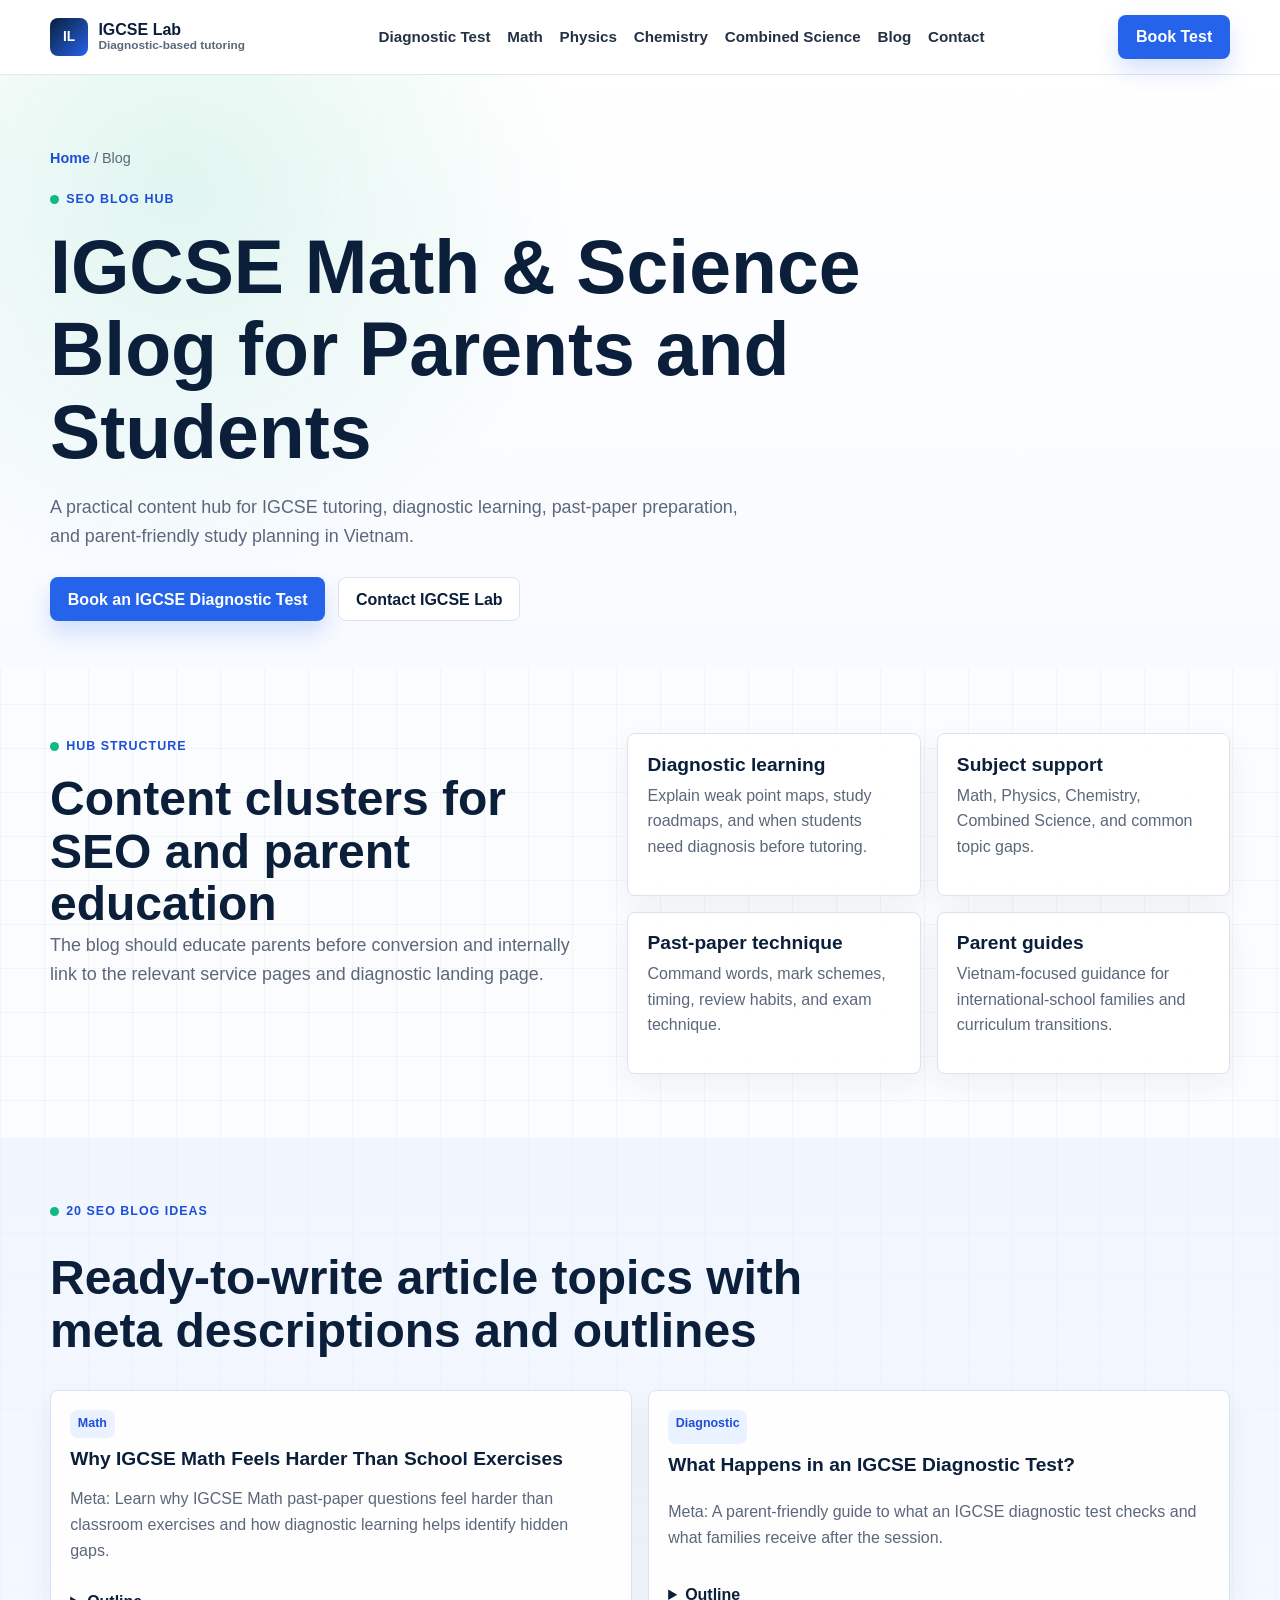
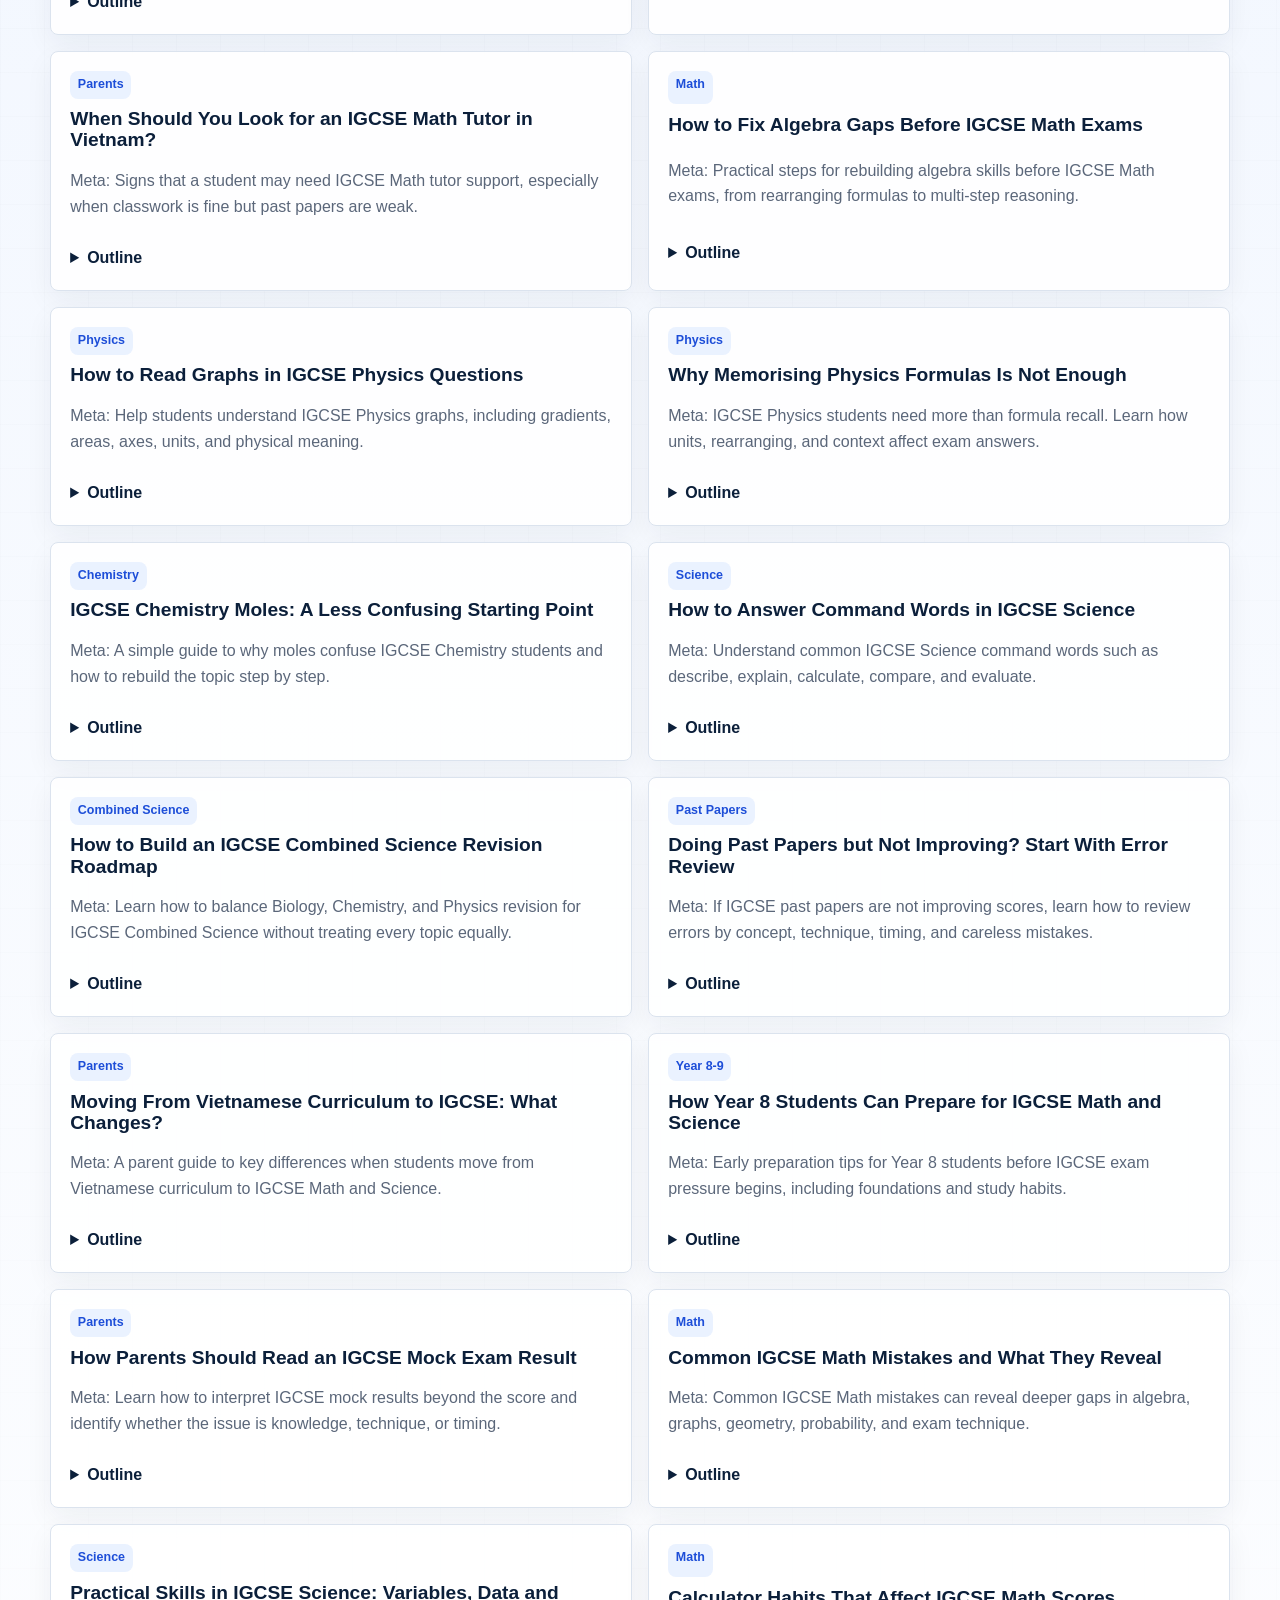
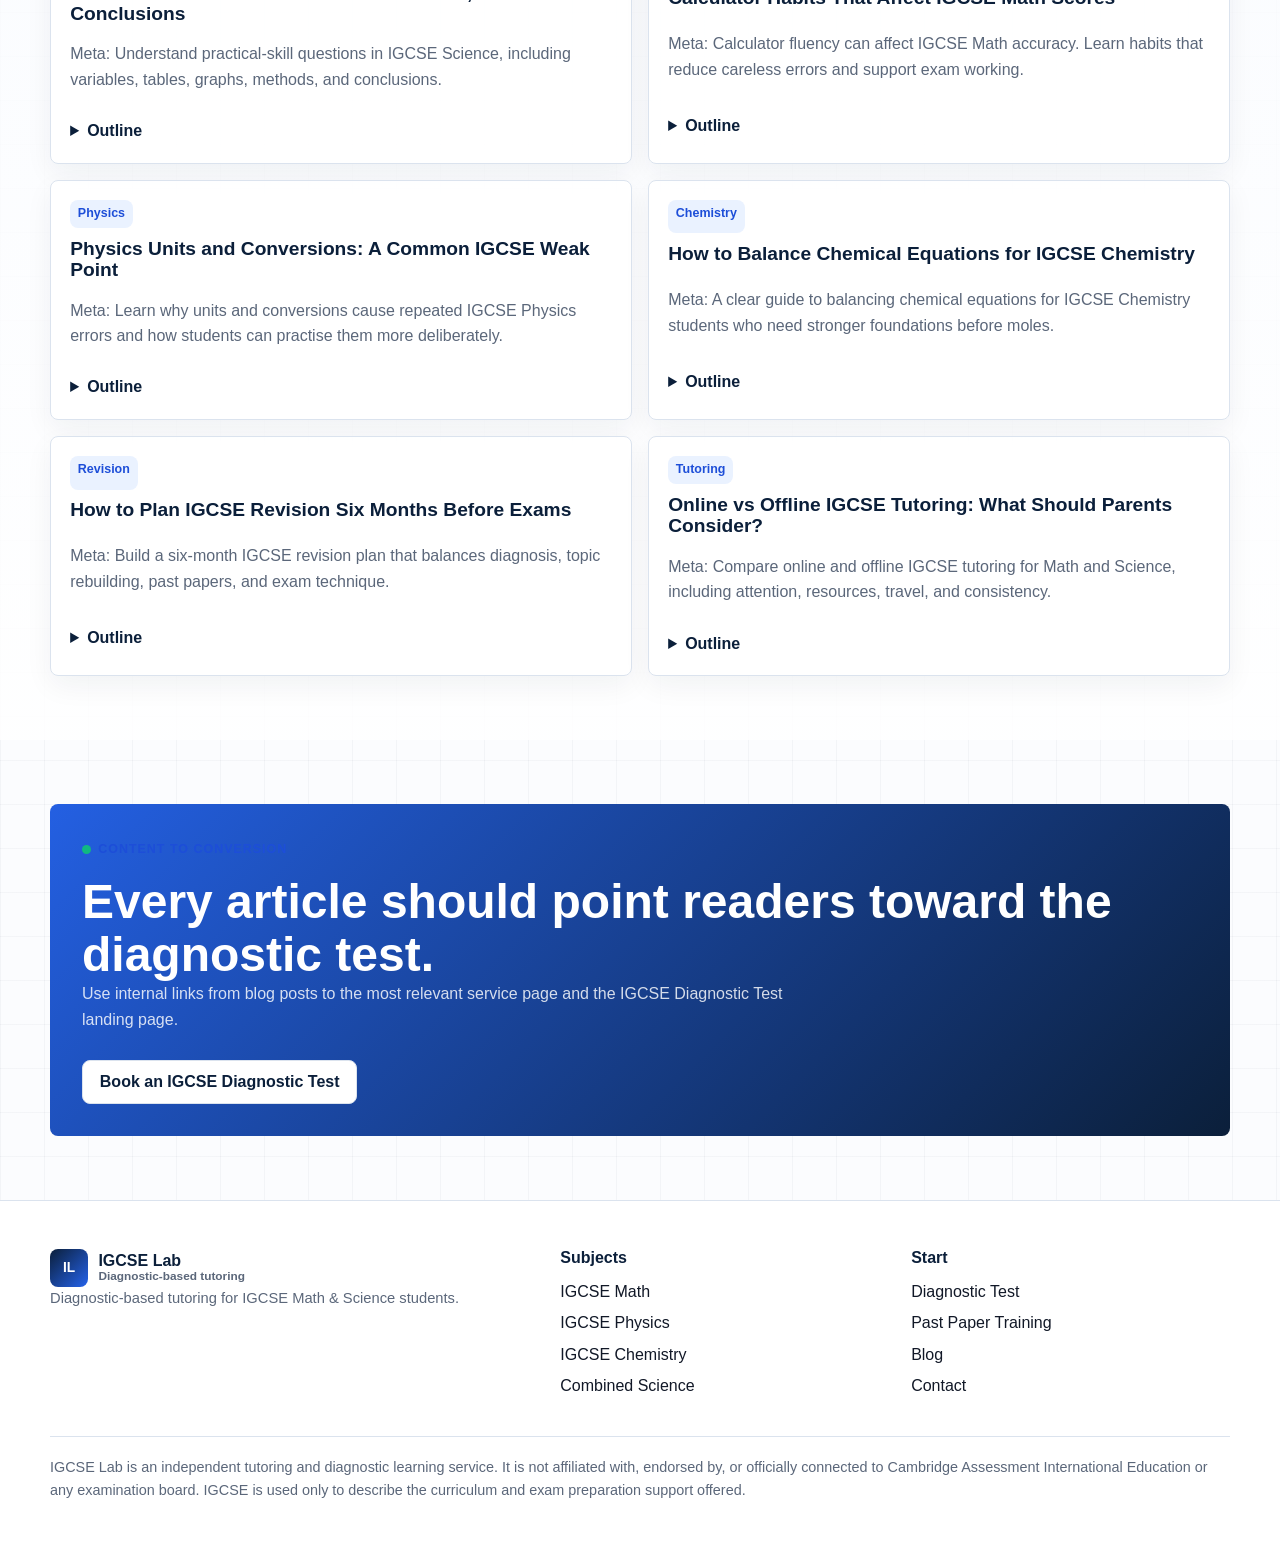
==== blog/index.html @ e0f46c7d "Initial IGCSE Lab website" ====
<!doctype html>
<html lang="en">
  <head>
    <meta charset="utf-8">
    <meta name="viewport" content="width=device-width, initial-scale=1">
    <base href="../">
    <title>IGCSE Math &amp; Science Blog for Parents and Students | IGCSE Lab</title>
    <meta name="description" content="Read practical IGCSE Math and Science guides for parents and students, including diagnostic learning, past papers, command words, and study roadmaps.">
    <link rel="canonical" href="https://igcselab.com/blog/">
    <meta property="og:title" content="IGCSE Math &amp; Science Blog | IGCSE Lab">
    <meta property="og:description" content="Practical IGCSE guides for Math, Science, diagnostic learning, and past-paper preparation.">
    <meta property="og:image" content="https://igcselab.com/assets/img/igcse-diagnostic-workspace.png">
    <link rel="stylesheet" href="assets/css/styles.css">
    <script type="application/ld+json">
      {
        "@context": "https://schema.org",
        "@graph": [
          {"@type": "BreadcrumbList", "itemListElement": [
            {"@type": "ListItem", "position": 1, "name": "Home", "item": "https://igcselab.com/"},
            {"@type": "ListItem", "position": 2, "name": "Blog", "item": "https://igcselab.com/blog/"}
          ]},
          {"@type": "Blog", "name": "IGCSE Lab Blog", "url": "https://igcselab.com/blog/", "description": "Practical IGCSE Math and Science guides for parents and students."},
          {"@type": "ItemList", "name": "IGCSE Blog Ideas", "numberOfItems": 20}
        ]
      }
    </script>
  </head>
  <body>
    <a class="skip-link" href="#main">Skip to content</a>
    <header class="site-header"><div class="nav-shell"><a class="brand" href="./" aria-label="IGCSE Lab homepage"><span class="brand-mark">IL</span><span class="brand-copy">IGCSE Lab <small>Diagnostic-based tutoring</small></span></a><nav class="nav-links" data-nav-links aria-label="Main navigation"><a href="igcse-diagnostic-test/">Diagnostic Test</a><a href="igcse-math-tutor/">Math</a><a href="igcse-physics-tutor/">Physics</a><a href="igcse-chemistry-tutor/">Chemistry</a><a href="igcse-combined-science-tutor/">Combined Science</a><a href="blog/">Blog</a><a href="contact/">Contact</a></nav><div class="nav-actions"><a class="button button-primary" href="igcse-diagnostic-test/">Book Test</a><button class="menu-toggle" type="button" data-menu-toggle aria-label="Open menu" aria-expanded="false"><span></span><span></span><span></span></button></div></div></header>

    <main id="main">
      <section class="page-hero">
        <div class="container">
          <nav class="breadcrumbs" aria-label="Breadcrumbs"><a href="./">Home</a> / Blog</nav>
          <span class="eyebrow">SEO blog hub</span>
          <h1>IGCSE Math &amp; Science Blog for Parents and Students</h1>
          <p class="subtitle">A practical content hub for IGCSE tutoring, diagnostic learning, past-paper preparation, and parent-friendly study planning in Vietnam.</p>
          <div class="hero-actions"><a class="button button-primary" href="igcse-diagnostic-test/">Book an IGCSE Diagnostic Test</a><a class="button button-secondary" href="contact/">Contact IGCSE Lab</a></div>
        </div>
      </section>

      <section class="section">
        <div class="container split">
          <div><span class="eyebrow">Hub structure</span><h2>Content clusters for SEO and parent education</h2><p class="section-lead">The blog should educate parents before conversion and internally link to the relevant service pages and diagnostic landing page.</p></div>
          <div class="grid grid-2">
            <div class="card"><h3>Diagnostic learning</h3><p>Explain weak point maps, study roadmaps, and when students need diagnosis before tutoring.</p></div>
            <div class="card"><h3>Subject support</h3><p>Math, Physics, Chemistry, Combined Science, and common topic gaps.</p></div>
            <div class="card"><h3>Past-paper technique</h3><p>Command words, mark schemes, timing, review habits, and exam technique.</p></div>
            <div class="card"><h3>Parent guides</h3><p>Vietnam-focused guidance for international-school families and curriculum transitions.</p></div>
          </div>
        </div>
      </section>

      <section class="section section-alt">
        <div class="container">
          <div class="section-header">
            <span class="eyebrow">20 SEO blog ideas</span>
            <h2>Ready-to-write article topics with meta descriptions and outlines</h2>
          </div>
          <div class="grid grid-2">
            <article class="blog-card"><span class="tag">Math</span><h3>Why IGCSE Math Feels Harder Than School Exercises</h3><p>Meta: Learn why IGCSE Math past-paper questions feel harder than classroom exercises and how diagnostic learning helps identify hidden gaps.</p><details><summary>Outline</summary><ul><li>Class exercises vs mixed exam questions.</li><li>Hidden algebra and graph gaps.</li><li>When to book a diagnostic test.</li></ul></details></article>
            <article class="blog-card"><span class="tag">Diagnostic</span><h3>What Happens in an IGCSE Diagnostic Test?</h3><p>Meta: A parent-friendly guide to what an IGCSE diagnostic test checks and what families receive after the session.</p><details><summary>Outline</summary><ul><li>What the session checks.</li><li>Weak point summary and roadmap.</li><li>How it differs from a mock exam.</li></ul></details></article>
            <article class="blog-card"><span class="tag">Parents</span><h3>When Should You Look for an IGCSE Math Tutor in Vietnam?</h3><p>Meta: Signs that a student may need IGCSE Math tutor support, especially when classwork is fine but past papers are weak.</p><details><summary>Outline</summary><ul><li>Warning signs in Year 8-11.</li><li>Diagnostic before long-term tutoring.</li><li>Questions parents should ask.</li></ul></details></article>
            <article class="blog-card"><span class="tag">Math</span><h3>How to Fix Algebra Gaps Before IGCSE Math Exams</h3><p>Meta: Practical steps for rebuilding algebra skills before IGCSE Math exams, from rearranging formulas to multi-step reasoning.</p><details><summary>Outline</summary><ul><li>Common algebra gap types.</li><li>Practice sequence.</li><li>How to review mistakes.</li></ul></details></article>
            <article class="blog-card"><span class="tag">Physics</span><h3>How to Read Graphs in IGCSE Physics Questions</h3><p>Meta: Help students understand IGCSE Physics graphs, including gradients, areas, axes, units, and physical meaning.</p><details><summary>Outline</summary><ul><li>Graph features to check first.</li><li>Gradient and area meanings.</li><li>Common exam traps.</li></ul></details></article>
            <article class="blog-card"><span class="tag">Physics</span><h3>Why Memorising Physics Formulas Is Not Enough</h3><p>Meta: IGCSE Physics students need more than formula recall. Learn how units, rearranging, and context affect exam answers.</p><details><summary>Outline</summary><ul><li>Formula recall vs formula choice.</li><li>Units and conversions.</li><li>Reasoning in written answers.</li></ul></details></article>
            <article class="blog-card"><span class="tag">Chemistry</span><h3>IGCSE Chemistry Moles: A Less Confusing Starting Point</h3><p>Meta: A simple guide to why moles confuse IGCSE Chemistry students and how to rebuild the topic step by step.</p><details><summary>Outline</summary><ul><li>What a mole represents.</li><li>Mass, Mr, and ratio basics.</li><li>Exam-style progression.</li></ul></details></article>
            <article class="blog-card"><span class="tag">Science</span><h3>How to Answer Command Words in IGCSE Science</h3><p>Meta: Understand common IGCSE Science command words such as describe, explain, calculate, compare, and evaluate.</p><details><summary>Outline</summary><ul><li>Command word meanings.</li><li>Answer structures.</li><li>Practice examples.</li></ul></details></article>
            <article class="blog-card"><span class="tag">Combined Science</span><h3>How to Build an IGCSE Combined Science Revision Roadmap</h3><p>Meta: Learn how to balance Biology, Chemistry, and Physics revision for IGCSE Combined Science without treating every topic equally.</p><details><summary>Outline</summary><ul><li>Diagnose subject priorities.</li><li>Balance concept and paper practice.</li><li>Weekly revision planning.</li></ul></details></article>
            <article class="blog-card"><span class="tag">Past Papers</span><h3>Doing Past Papers but Not Improving? Start With Error Review</h3><p>Meta: If IGCSE past papers are not improving scores, learn how to review errors by concept, technique, timing, and careless mistakes.</p><details><summary>Outline</summary><ul><li>Why more papers may not help.</li><li>Error log categories.</li><li>When to revisit foundations.</li></ul></details></article>
            <article class="blog-card"><span class="tag">Parents</span><h3>Moving From Vietnamese Curriculum to IGCSE: What Changes?</h3><p>Meta: A parent guide to key differences when students move from Vietnamese curriculum to IGCSE Math and Science.</p><details><summary>Outline</summary><ul><li>Language and command words.</li><li>Application-based questions.</li><li>How diagnostic learning helps.</li></ul></details></article>
            <article class="blog-card"><span class="tag">Year 8-9</span><h3>How Year 8 Students Can Prepare for IGCSE Math and Science</h3><p>Meta: Early preparation tips for Year 8 students before IGCSE exam pressure begins, including foundations and study habits.</p><details><summary>Outline</summary><ul><li>Foundations to protect early.</li><li>Study habits before Year 10.</li><li>When to diagnose gaps.</li></ul></details></article>
            <article class="blog-card"><span class="tag">Parents</span><h3>How Parents Should Read an IGCSE Mock Exam Result</h3><p>Meta: Learn how to interpret IGCSE mock results beyond the score and identify whether the issue is knowledge, technique, or timing.</p><details><summary>Outline</summary><ul><li>Score vs skill profile.</li><li>Topic and paper analysis.</li><li>Next-step roadmap.</li></ul></details></article>
            <article class="blog-card"><span class="tag">Math</span><h3>Common IGCSE Math Mistakes and What They Reveal</h3><p>Meta: Common IGCSE Math mistakes can reveal deeper gaps in algebra, graphs, geometry, probability, and exam technique.</p><details><summary>Outline</summary><ul><li>Mistake categories.</li><li>What each mistake suggests.</li><li>Targeted practice ideas.</li></ul></details></article>
            <article class="blog-card"><span class="tag">Science</span><h3>Practical Skills in IGCSE Science: Variables, Data and Conclusions</h3><p>Meta: Understand practical-skill questions in IGCSE Science, including variables, tables, graphs, methods, and conclusions.</p><details><summary>Outline</summary><ul><li>Variables and fair testing.</li><li>Tables and graph quality.</li><li>Writing conclusions.</li></ul></details></article>
            <article class="blog-card"><span class="tag">Math</span><h3>Calculator Habits That Affect IGCSE Math Scores</h3><p>Meta: Calculator fluency can affect IGCSE Math accuracy. Learn habits that reduce careless errors and support exam working.</p><details><summary>Outline</summary><ul><li>Input checking.</li><li>Rounding and significant figures.</li><li>Showing method clearly.</li></ul></details></article>
            <article class="blog-card"><span class="tag">Physics</span><h3>Physics Units and Conversions: A Common IGCSE Weak Point</h3><p>Meta: Learn why units and conversions cause repeated IGCSE Physics errors and how students can practise them more deliberately.</p><details><summary>Outline</summary><ul><li>Common unit conversions.</li><li>Standard form and prefixes.</li><li>Checking answers with units.</li></ul></details></article>
            <article class="blog-card"><span class="tag">Chemistry</span><h3>How to Balance Chemical Equations for IGCSE Chemistry</h3><p>Meta: A clear guide to balancing chemical equations for IGCSE Chemistry students who need stronger foundations before moles.</p><details><summary>Outline</summary><ul><li>Conservation idea.</li><li>Step-by-step balancing.</li><li>Common equation mistakes.</li></ul></details></article>
            <article class="blog-card"><span class="tag">Revision</span><h3>How to Plan IGCSE Revision Six Months Before Exams</h3><p>Meta: Build a six-month IGCSE revision plan that balances diagnosis, topic rebuilding, past papers, and exam technique.</p><details><summary>Outline</summary><ul><li>Month-by-month priorities.</li><li>Diagnostic checkpoint.</li><li>Past-paper ramp-up.</li></ul></details></article>
            <article class="blog-card"><span class="tag">Tutoring</span><h3>Online vs Offline IGCSE Tutoring: What Should Parents Consider?</h3><p>Meta: Compare online and offline IGCSE tutoring for Math and Science, including attention, resources, travel, and consistency.</p><details><summary>Outline</summary><ul><li>When online works well.</li><li>When offline may help.</li><li>Choosing based on the student's needs.</li></ul></details></article>
          </div>
        </div>
      </section>

      <section class="section">
        <div class="container"><div class="cta-band"><span class="eyebrow">Content to conversion</span><h2>Every article should point readers toward the diagnostic test.</h2><p>Use internal links from blog posts to the most relevant service page and the IGCSE Diagnostic Test landing page.</p><div class="section-actions"><a class="button button-secondary" href="igcse-diagnostic-test/">Book an IGCSE Diagnostic Test</a></div></div></div>
      </section>
    </main>

    <footer class="site-footer"><div class="container"><div class="footer-grid"><div><a class="brand" href="./"><span class="brand-mark">IL</span><span class="brand-copy">IGCSE Lab <small>Diagnostic-based tutoring</small></span></a><p class="microcopy">Diagnostic-based tutoring for IGCSE Math &amp; Science students.</p></div><div><h3>Subjects</h3><ul><li><a href="igcse-math-tutor/">IGCSE Math</a></li><li><a href="igcse-physics-tutor/">IGCSE Physics</a></li><li><a href="igcse-chemistry-tutor/">IGCSE Chemistry</a></li><li><a href="igcse-combined-science-tutor/">Combined Science</a></li></ul></div><div><h3>Start</h3><ul><li><a href="igcse-diagnostic-test/">Diagnostic Test</a></li><li><a href="igcse-past-paper-training/">Past Paper Training</a></li><li><a href="blog/">Blog</a></li><li><a href="contact/">Contact</a></li></ul></div></div><p class="disclaimer">IGCSE Lab is an independent tutoring and diagnostic learning service. It is not affiliated with, endorsed by, or officially connected to Cambridge Assessment International Education or any examination board. IGCSE is used only to describe the curriculum and exam preparation support offered.</p></div></footer>
    <script src="assets/js/main.js" defer></script>
  </body>
</html>
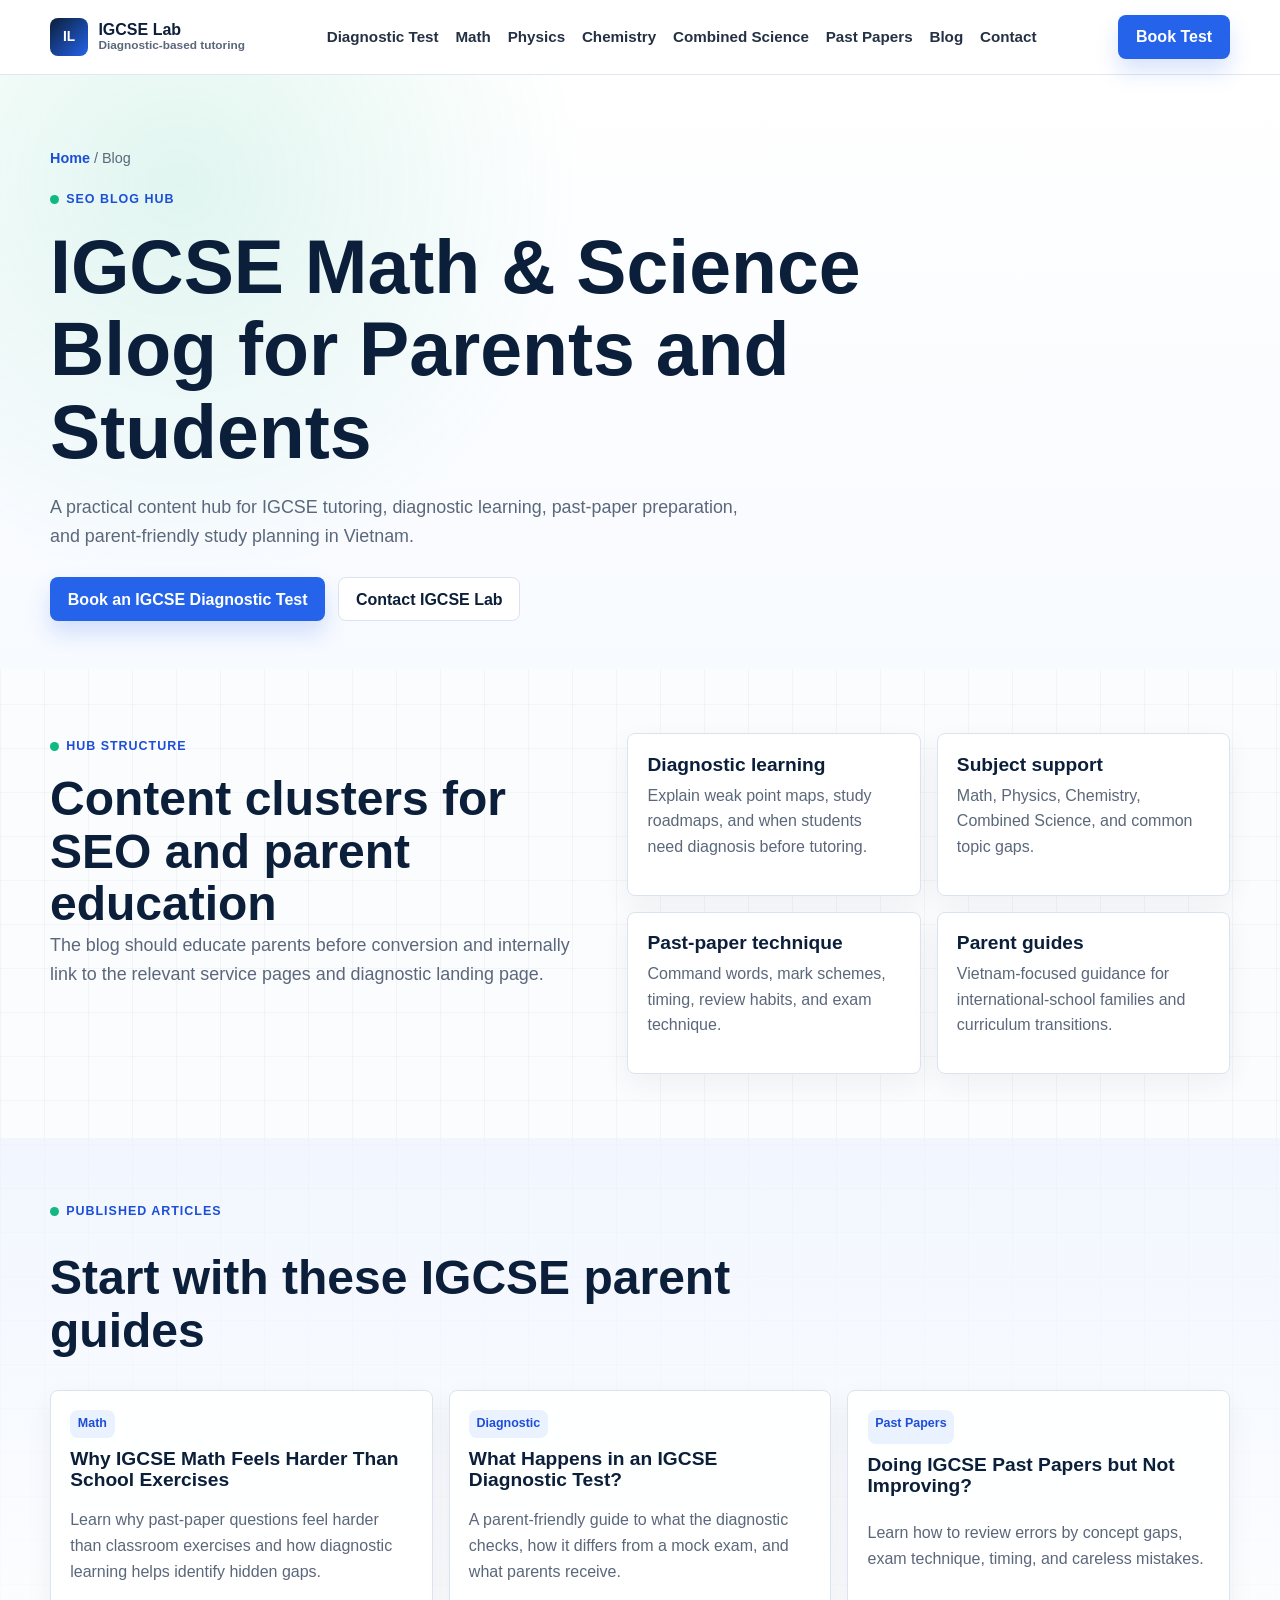
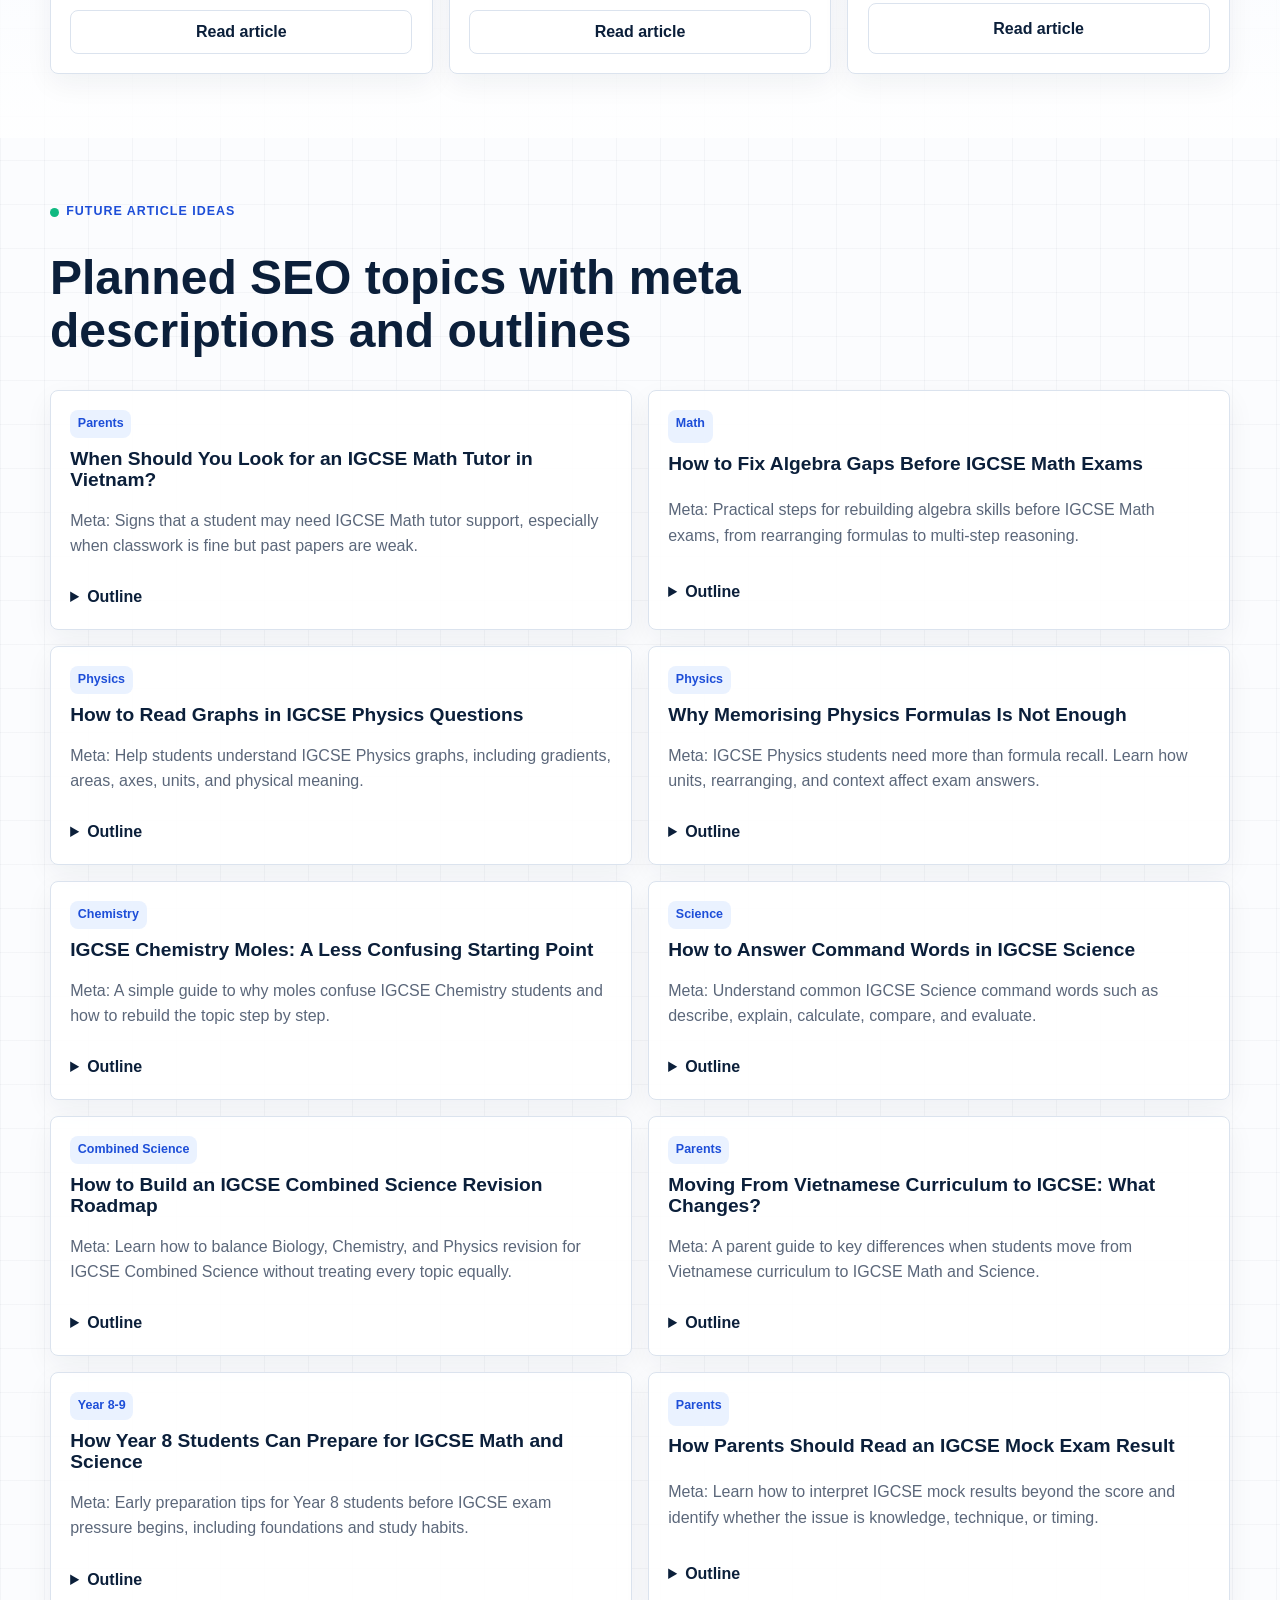
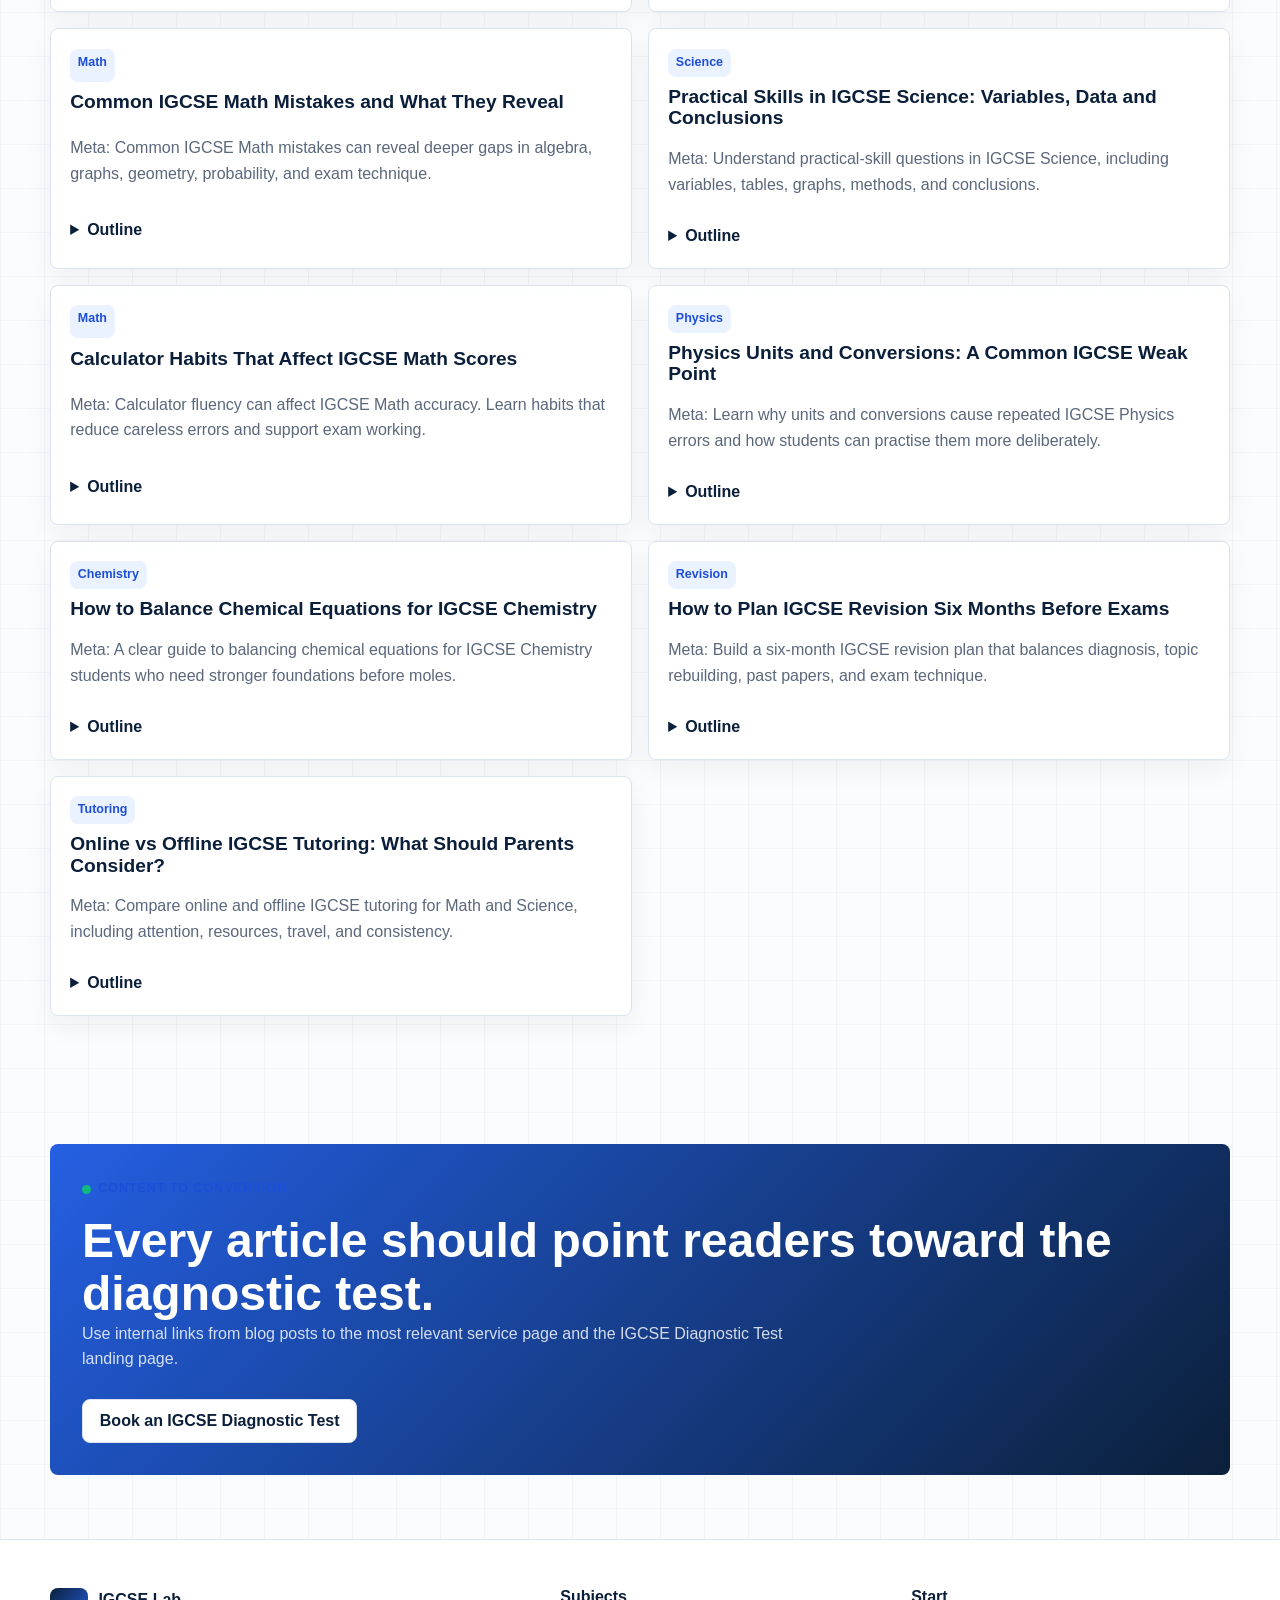
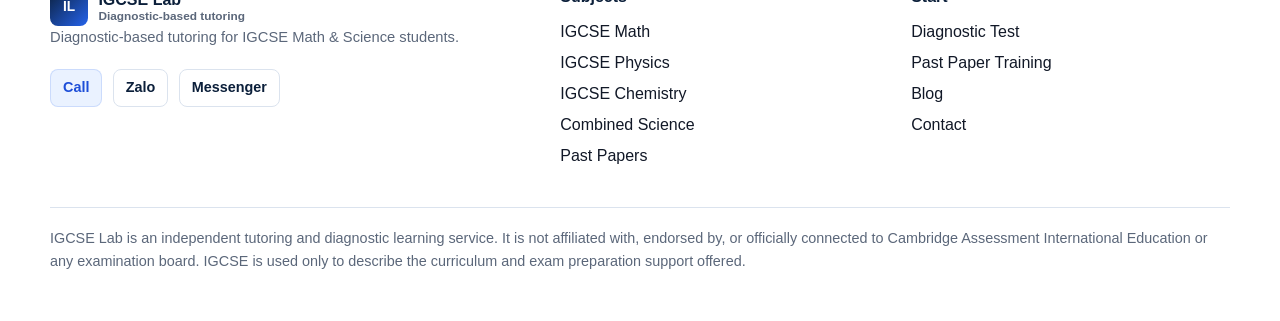
==== commit 3132ec9a: "Improve launch readiness for IGCSE Lab MVP" ====
--- a/blog/index.html
+++ b/blog/index.html
@@ -27,7 +27,7 @@
   </head>
   <body>
     <a class="skip-link" href="#main">Skip to content</a>
-    <header class="site-header"><div class="nav-shell"><a class="brand" href="./" aria-label="IGCSE Lab homepage"><span class="brand-mark">IL</span><span class="brand-copy">IGCSE Lab <small>Diagnostic-based tutoring</small></span></a><nav class="nav-links" data-nav-links aria-label="Main navigation"><a href="igcse-diagnostic-test/">Diagnostic Test</a><a href="igcse-math-tutor/">Math</a><a href="igcse-physics-tutor/">Physics</a><a href="igcse-chemistry-tutor/">Chemistry</a><a href="igcse-combined-science-tutor/">Combined Science</a><a href="blog/">Blog</a><a href="contact/">Contact</a></nav><div class="nav-actions"><a class="button button-primary" href="igcse-diagnostic-test/">Book Test</a><button class="menu-toggle" type="button" data-menu-toggle aria-label="Open menu" aria-expanded="false"><span></span><span></span><span></span></button></div></div></header>
+    <header class="site-header"><div class="nav-shell"><a class="brand" href="./" aria-label="IGCSE Lab homepage"><span class="brand-mark">IL</span><span class="brand-copy">IGCSE Lab <small>Diagnostic-based tutoring</small></span></a><nav class="nav-links" data-nav-links aria-label="Main navigation"><a href="igcse-diagnostic-test/">Diagnostic Test</a><a href="igcse-math-tutor/">Math</a><a href="igcse-physics-tutor/">Physics</a><a href="igcse-chemistry-tutor/">Chemistry</a><a href="igcse-combined-science-tutor/">Combined Science</a><a href="igcse-past-paper-training/">Past Papers</a><a href="blog/">Blog</a><a href="contact/">Contact</a></nav><div class="nav-actions"><a class="button button-primary" href="igcse-diagnostic-test/">Book Test</a><button class="menu-toggle" type="button" data-menu-toggle aria-label="Open menu" aria-expanded="false"><span></span><span></span><span></span></button></div></div></header>
 
     <main id="main">
       <section class="page-hero">
@@ -55,12 +55,39 @@
       <section class="section section-alt">
         <div class="container">
           <div class="section-header">
-            <span class="eyebrow">20 SEO blog ideas</span>
-            <h2>Ready-to-write article topics with meta descriptions and outlines</h2>
+            <span class="eyebrow">Published articles</span>
+            <h2>Start with these IGCSE parent guides</h2>
+          </div>
+          <div class="grid grid-3">
+            <article class="blog-card">
+              <span class="tag">Math</span>
+              <h3>Why IGCSE Math Feels Harder Than School Exercises</h3>
+              <p>Learn why past-paper questions feel harder than classroom exercises and how diagnostic learning helps identify hidden gaps.</p>
+              <a class="button button-secondary" href="blog/why-igcse-math-feels-harder/">Read article</a>
+            </article>
+            <article class="blog-card">
+              <span class="tag">Diagnostic</span>
+              <h3>What Happens in an IGCSE Diagnostic Test?</h3>
+              <p>A parent-friendly guide to what the diagnostic checks, how it differs from a mock exam, and what parents receive.</p>
+              <a class="button button-secondary" href="blog/what-happens-in-an-igcse-diagnostic-test/">Read article</a>
+            </article>
+            <article class="blog-card">
+              <span class="tag">Past Papers</span>
+              <h3>Doing IGCSE Past Papers but Not Improving?</h3>
+              <p>Learn how to review errors by concept gaps, exam technique, timing, and careless mistakes.</p>
+              <a class="button button-secondary" href="blog/doing-past-papers-but-not-improving/">Read article</a>
+            </article>
+          </div>
+        </div>
+      </section>
+
+      <section class="section">
+        <div class="container">
+          <div class="section-header">
+            <span class="eyebrow">Future article ideas</span>
+            <h2>Planned SEO topics with meta descriptions and outlines</h2>
           </div>
           <div class="grid grid-2">
-            <article class="blog-card"><span class="tag">Math</span><h3>Why IGCSE Math Feels Harder Than School Exercises</h3><p>Meta: Learn why IGCSE Math past-paper questions feel harder than classroom exercises and how diagnostic learning helps identify hidden gaps.</p><details><summary>Outline</summary><ul><li>Class exercises vs mixed exam questions.</li><li>Hidden algebra and graph gaps.</li><li>When to book a diagnostic test.</li></ul></details></article>
-            <article class="blog-card"><span class="tag">Diagnostic</span><h3>What Happens in an IGCSE Diagnostic Test?</h3><p>Meta: A parent-friendly guide to what an IGCSE diagnostic test checks and what families receive after the session.</p><details><summary>Outline</summary><ul><li>What the session checks.</li><li>Weak point summary and roadmap.</li><li>How it differs from a mock exam.</li></ul></details></article>
             <article class="blog-card"><span class="tag">Parents</span><h3>When Should You Look for an IGCSE Math Tutor in Vietnam?</h3><p>Meta: Signs that a student may need IGCSE Math tutor support, especially when classwork is fine but past papers are weak.</p><details><summary>Outline</summary><ul><li>Warning signs in Year 8-11.</li><li>Diagnostic before long-term tutoring.</li><li>Questions parents should ask.</li></ul></details></article>
             <article class="blog-card"><span class="tag">Math</span><h3>How to Fix Algebra Gaps Before IGCSE Math Exams</h3><p>Meta: Practical steps for rebuilding algebra skills before IGCSE Math exams, from rearranging formulas to multi-step reasoning.</p><details><summary>Outline</summary><ul><li>Common algebra gap types.</li><li>Practice sequence.</li><li>How to review mistakes.</li></ul></details></article>
             <article class="blog-card"><span class="tag">Physics</span><h3>How to Read Graphs in IGCSE Physics Questions</h3><p>Meta: Help students understand IGCSE Physics graphs, including gradients, areas, axes, units, and physical meaning.</p><details><summary>Outline</summary><ul><li>Graph features to check first.</li><li>Gradient and area meanings.</li><li>Common exam traps.</li></ul></details></article>
@@ -68,7 +95,6 @@
             <article class="blog-card"><span class="tag">Chemistry</span><h3>IGCSE Chemistry Moles: A Less Confusing Starting Point</h3><p>Meta: A simple guide to why moles confuse IGCSE Chemistry students and how to rebuild the topic step by step.</p><details><summary>Outline</summary><ul><li>What a mole represents.</li><li>Mass, Mr, and ratio basics.</li><li>Exam-style progression.</li></ul></details></article>
             <article class="blog-card"><span class="tag">Science</span><h3>How to Answer Command Words in IGCSE Science</h3><p>Meta: Understand common IGCSE Science command words such as describe, explain, calculate, compare, and evaluate.</p><details><summary>Outline</summary><ul><li>Command word meanings.</li><li>Answer structures.</li><li>Practice examples.</li></ul></details></article>
             <article class="blog-card"><span class="tag">Combined Science</span><h3>How to Build an IGCSE Combined Science Revision Roadmap</h3><p>Meta: Learn how to balance Biology, Chemistry, and Physics revision for IGCSE Combined Science without treating every topic equally.</p><details><summary>Outline</summary><ul><li>Diagnose subject priorities.</li><li>Balance concept and paper practice.</li><li>Weekly revision planning.</li></ul></details></article>
-            <article class="blog-card"><span class="tag">Past Papers</span><h3>Doing Past Papers but Not Improving? Start With Error Review</h3><p>Meta: If IGCSE past papers are not improving scores, learn how to review errors by concept, technique, timing, and careless mistakes.</p><details><summary>Outline</summary><ul><li>Why more papers may not help.</li><li>Error log categories.</li><li>When to revisit foundations.</li></ul></details></article>
             <article class="blog-card"><span class="tag">Parents</span><h3>Moving From Vietnamese Curriculum to IGCSE: What Changes?</h3><p>Meta: A parent guide to key differences when students move from Vietnamese curriculum to IGCSE Math and Science.</p><details><summary>Outline</summary><ul><li>Language and command words.</li><li>Application-based questions.</li><li>How diagnostic learning helps.</li></ul></details></article>
             <article class="blog-card"><span class="tag">Year 8-9</span><h3>How Year 8 Students Can Prepare for IGCSE Math and Science</h3><p>Meta: Early preparation tips for Year 8 students before IGCSE exam pressure begins, including foundations and study habits.</p><details><summary>Outline</summary><ul><li>Foundations to protect early.</li><li>Study habits before Year 10.</li><li>When to diagnose gaps.</li></ul></details></article>
             <article class="blog-card"><span class="tag">Parents</span><h3>How Parents Should Read an IGCSE Mock Exam Result</h3><p>Meta: Learn how to interpret IGCSE mock results beyond the score and identify whether the issue is knowledge, technique, or timing.</p><details><summary>Outline</summary><ul><li>Score vs skill profile.</li><li>Topic and paper analysis.</li><li>Next-step roadmap.</li></ul></details></article>
@@ -88,7 +114,12 @@
       </section>
     </main>
 
-    <footer class="site-footer"><div class="container"><div class="footer-grid"><div><a class="brand" href="./"><span class="brand-mark">IL</span><span class="brand-copy">IGCSE Lab <small>Diagnostic-based tutoring</small></span></a><p class="microcopy">Diagnostic-based tutoring for IGCSE Math &amp; Science students.</p></div><div><h3>Subjects</h3><ul><li><a href="igcse-math-tutor/">IGCSE Math</a></li><li><a href="igcse-physics-tutor/">IGCSE Physics</a></li><li><a href="igcse-chemistry-tutor/">IGCSE Chemistry</a></li><li><a href="igcse-combined-science-tutor/">Combined Science</a></li></ul></div><div><h3>Start</h3><ul><li><a href="igcse-diagnostic-test/">Diagnostic Test</a></li><li><a href="igcse-past-paper-training/">Past Paper Training</a></li><li><a href="blog/">Blog</a></li><li><a href="contact/">Contact</a></li></ul></div></div><p class="disclaimer">IGCSE Lab is an independent tutoring and diagnostic learning service. It is not affiliated with, endorsed by, or officially connected to Cambridge Assessment International Education or any examination board. IGCSE is used only to describe the curriculum and exam preparation support offered.</p></div></footer>
+    <footer class="site-footer"><div class="container"><div class="footer-grid"><div><a class="brand" href="./"><span class="brand-mark">IL</span><span class="brand-copy">IGCSE Lab <small>Diagnostic-based tutoring</small></span></a><p class="microcopy">Diagnostic-based tutoring for IGCSE Math &amp; Science students.</p><div class="footer-contact-actions" aria-label="Quick contact links"><!-- TODO: replace with official IGCSE Lab contact --><a class="button button-soft" href="tel:+84XXXXXXXXX">Call</a><!-- TODO: replace with official IGCSE Lab contact --><a class="button button-secondary" href="https://zalo.me/XXXXXXXXXX">Zalo</a><!-- TODO: replace with official IGCSE Lab contact --><a class="button button-secondary" href="https://m.me/igcselab">Messenger</a></div></div><div><h3>Subjects</h3><ul><li><a href="igcse-math-tutor/">IGCSE Math</a></li><li><a href="igcse-physics-tutor/">IGCSE Physics</a></li><li><a href="igcse-chemistry-tutor/">IGCSE Chemistry</a></li><li><a href="igcse-combined-science-tutor/">Combined Science</a></li><li><a href="igcse-past-paper-training/">Past Papers</a></li></ul></div><div><h3>Start</h3><ul><li><a href="igcse-diagnostic-test/">Diagnostic Test</a></li><li><a href="igcse-past-paper-training/">Past Paper Training</a></li><li><a href="blog/">Blog</a></li><li><a href="contact/">Contact</a></li></ul></div></div><p class="disclaimer">IGCSE Lab is an independent tutoring and diagnostic learning service. It is not affiliated with, endorsed by, or officially connected to Cambridge Assessment International Education or any examination board. IGCSE is used only to describe the curriculum and exam preparation support offered.</p></div></footer>
+    <div class="mobile-sticky-cta" aria-label="Quick booking actions">
+      <a class="button button-primary" href="igcse-diagnostic-test/#booking">Book Diagnostic Test</a>
+      <a class="button button-secondary" href="https://zalo.me/XXXXXXXXXX">Zalo</a>
+      <a class="button button-secondary" href="tel:+84XXXXXXXXX">Call</a>
+    </div>
     <script src="assets/js/main.js" defer></script>
   </body>
 </html>
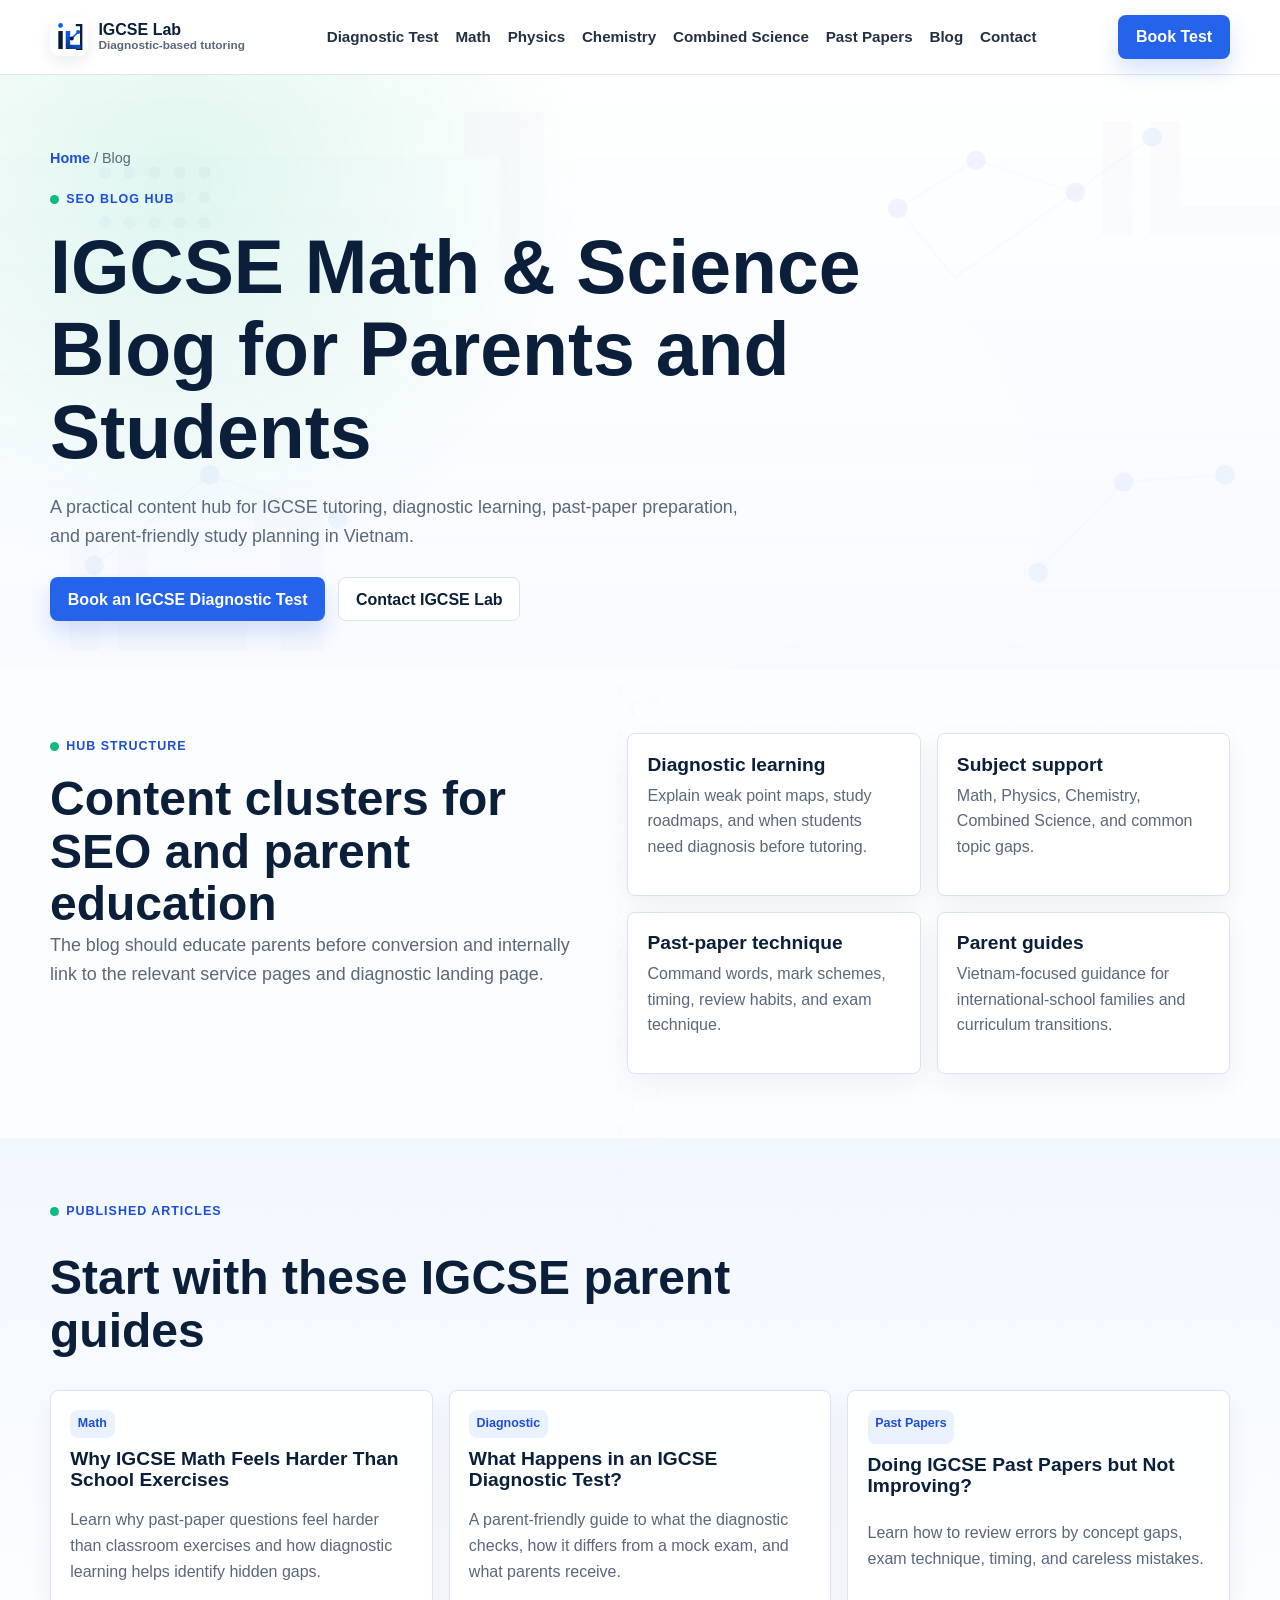
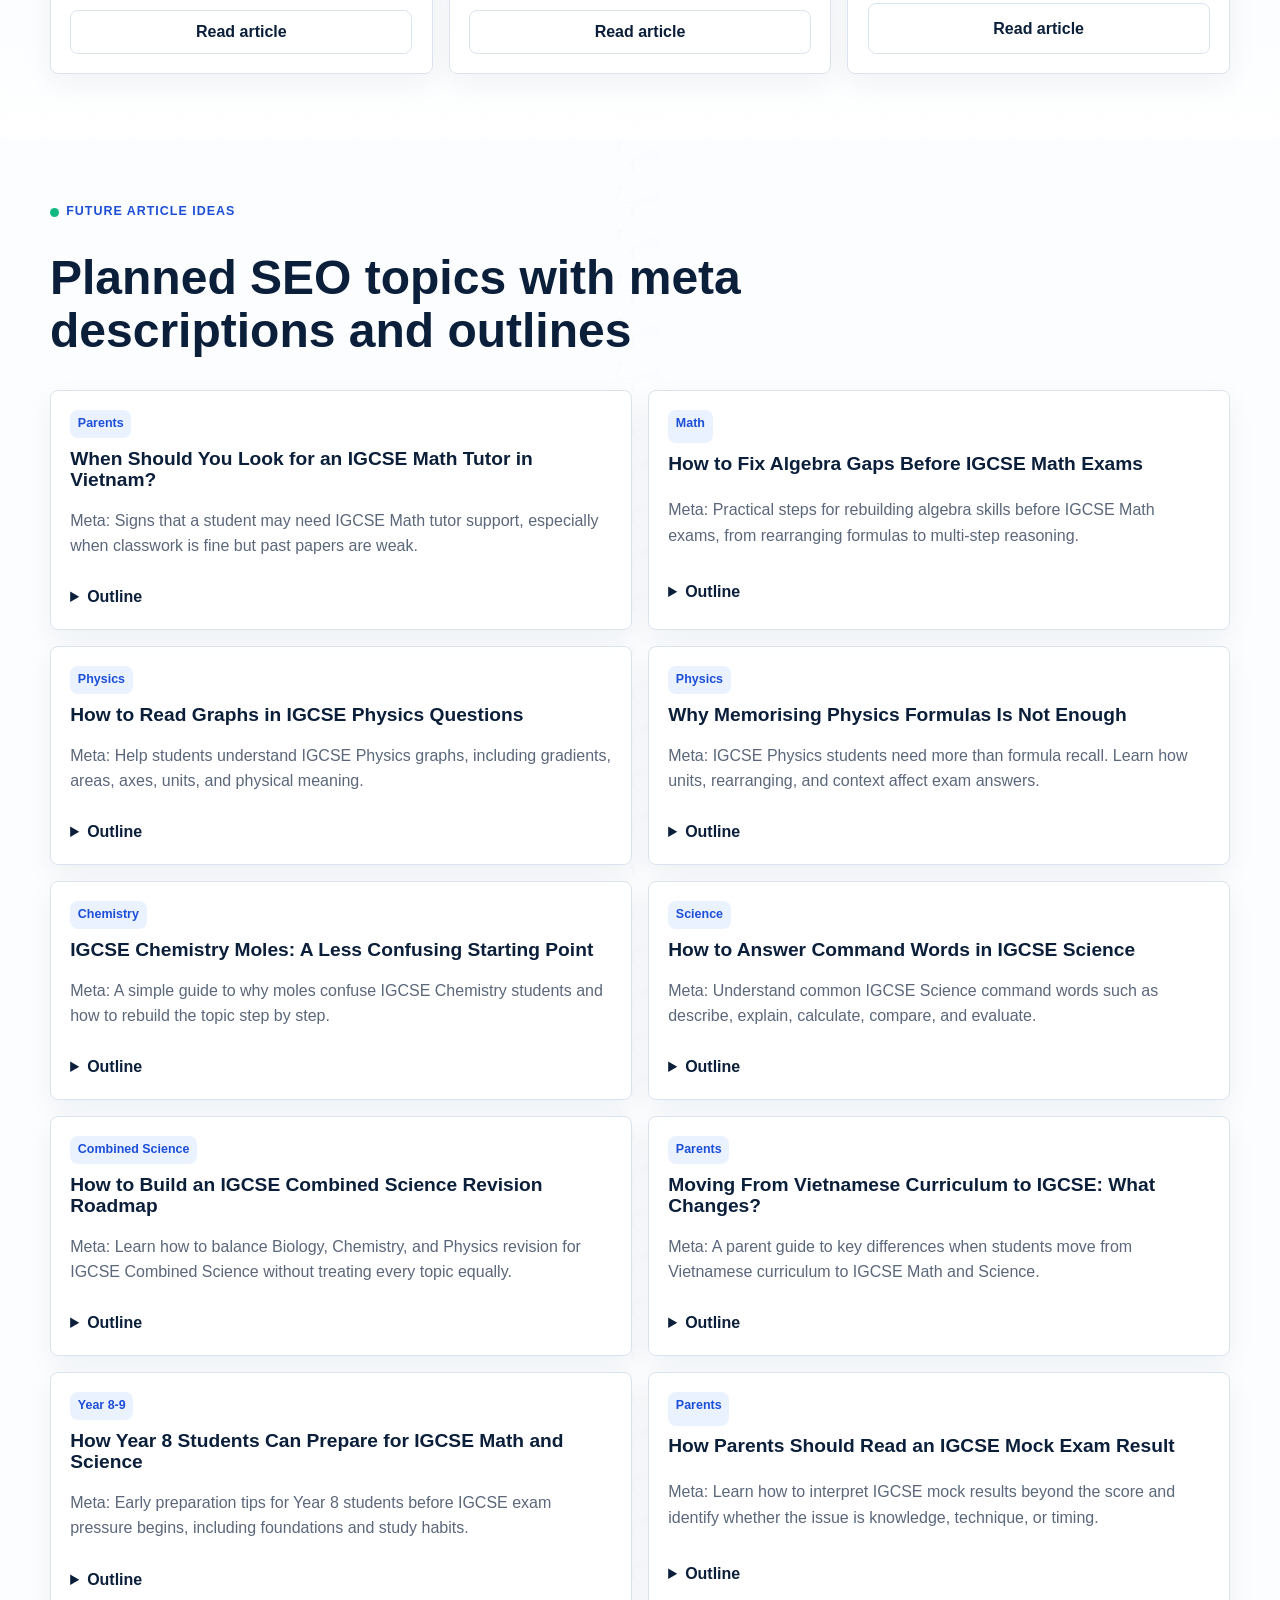
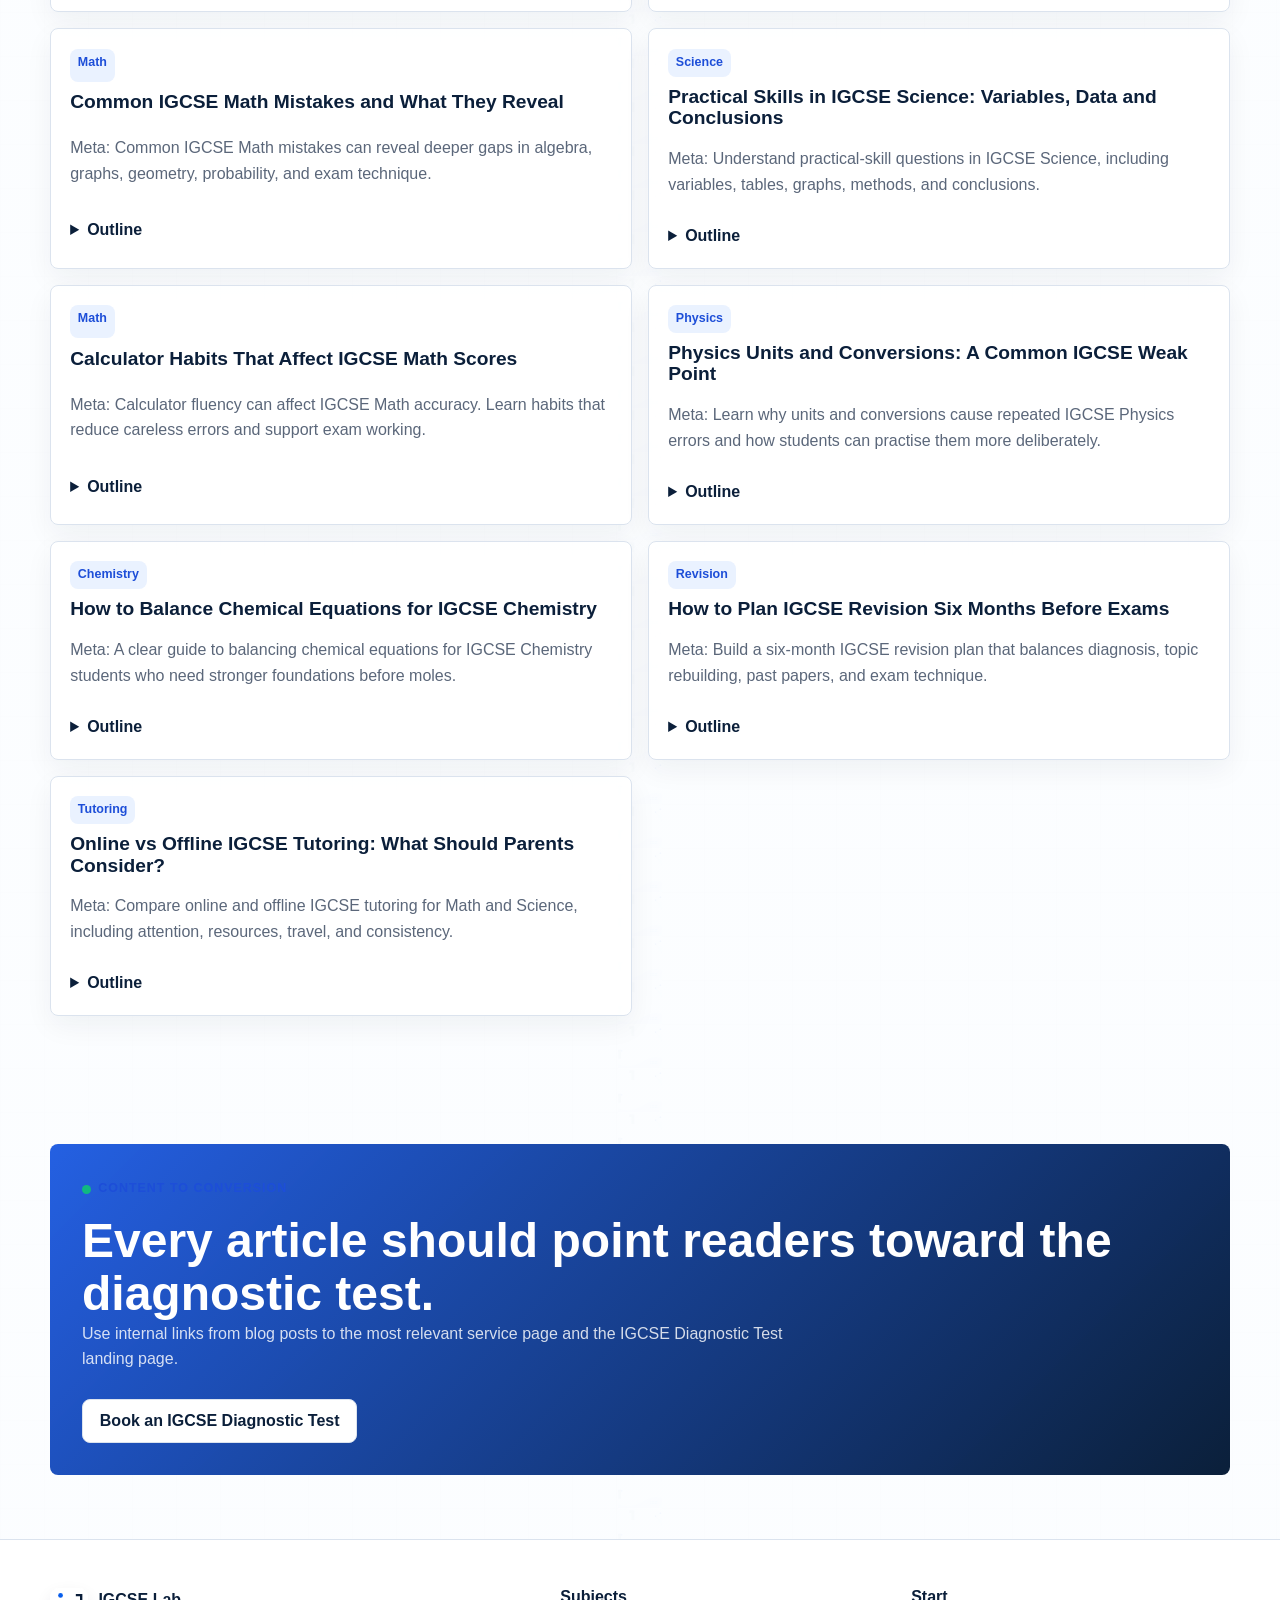
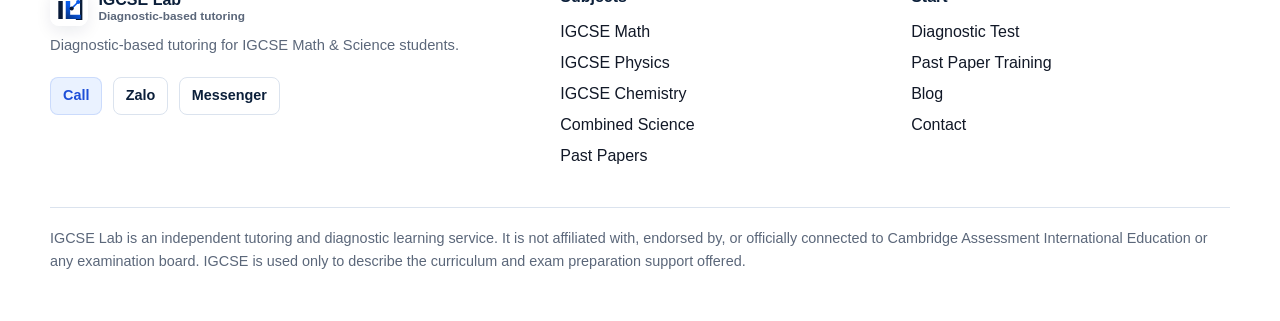
==== commit 3f699abf: "update website content" ====
--- a/blog/index.html
+++ b/blog/index.html
@@ -7,6 +7,7 @@
     <title>IGCSE Math &amp; Science Blog for Parents and Students | IGCSE Lab</title>
     <meta name="description" content="Read practical IGCSE Math and Science guides for parents and students, including diagnostic learning, past papers, command words, and study roadmaps.">
     <link rel="canonical" href="https://igcselab.com/blog/">
+    <link rel="icon" href="assets/img/brand/favicon.svg" type="image/svg+xml">
     <meta property="og:title" content="IGCSE Math &amp; Science Blog | IGCSE Lab">
     <meta property="og:description" content="Practical IGCSE guides for Math, Science, diagnostic learning, and past-paper preparation.">
     <meta property="og:image" content="https://igcselab.com/assets/img/igcse-diagnostic-workspace.png">
@@ -27,7 +28,7 @@
   </head>
   <body>
     <a class="skip-link" href="#main">Skip to content</a>
-    <header class="site-header"><div class="nav-shell"><a class="brand" href="./" aria-label="IGCSE Lab homepage"><span class="brand-mark">IL</span><span class="brand-copy">IGCSE Lab <small>Diagnostic-based tutoring</small></span></a><nav class="nav-links" data-nav-links aria-label="Main navigation"><a href="igcse-diagnostic-test/">Diagnostic Test</a><a href="igcse-math-tutor/">Math</a><a href="igcse-physics-tutor/">Physics</a><a href="igcse-chemistry-tutor/">Chemistry</a><a href="igcse-combined-science-tutor/">Combined Science</a><a href="igcse-past-paper-training/">Past Papers</a><a href="blog/">Blog</a><a href="contact/">Contact</a></nav><div class="nav-actions"><a class="button button-primary" href="igcse-diagnostic-test/">Book Test</a><button class="menu-toggle" type="button" data-menu-toggle aria-label="Open menu" aria-expanded="false"><span></span><span></span><span></span></button></div></div></header>
+    <header class="site-header"><div class="nav-shell"><a class="brand" href="./" aria-label="IGCSE Lab homepage"><span class="brand-mark"><img src="assets/img/brand/igcse-lab-symbol.svg" alt="" width="38" height="38"></span><span class="brand-copy">IGCSE Lab <small>Diagnostic-based tutoring</small></span></a><nav class="nav-links" data-nav-links aria-label="Main navigation"><a href="igcse-diagnostic-test/">Diagnostic Test</a><a href="igcse-math-tutor/">Math</a><a href="igcse-physics-tutor/">Physics</a><a href="igcse-chemistry-tutor/">Chemistry</a><a href="igcse-combined-science-tutor/">Combined Science</a><a href="igcse-past-paper-training/">Past Papers</a><a href="blog/">Blog</a><a href="contact/">Contact</a></nav><div class="nav-actions"><a class="button button-primary" href="igcse-diagnostic-test/">Book Test</a><button class="menu-toggle" type="button" data-menu-toggle aria-label="Open menu" aria-expanded="false"><span></span><span></span><span></span></button></div></div></header>
 
     <main id="main">
       <section class="page-hero">
@@ -114,7 +115,7 @@
       </section>
     </main>
 
-    <footer class="site-footer"><div class="container"><div class="footer-grid"><div><a class="brand" href="./"><span class="brand-mark">IL</span><span class="brand-copy">IGCSE Lab <small>Diagnostic-based tutoring</small></span></a><p class="microcopy">Diagnostic-based tutoring for IGCSE Math &amp; Science students.</p><div class="footer-contact-actions" aria-label="Quick contact links"><!-- TODO: replace with official IGCSE Lab contact --><a class="button button-soft" href="tel:+84XXXXXXXXX">Call</a><!-- TODO: replace with official IGCSE Lab contact --><a class="button button-secondary" href="https://zalo.me/XXXXXXXXXX">Zalo</a><!-- TODO: replace with official IGCSE Lab contact --><a class="button button-secondary" href="https://m.me/igcselab">Messenger</a></div></div><div><h3>Subjects</h3><ul><li><a href="igcse-math-tutor/">IGCSE Math</a></li><li><a href="igcse-physics-tutor/">IGCSE Physics</a></li><li><a href="igcse-chemistry-tutor/">IGCSE Chemistry</a></li><li><a href="igcse-combined-science-tutor/">Combined Science</a></li><li><a href="igcse-past-paper-training/">Past Papers</a></li></ul></div><div><h3>Start</h3><ul><li><a href="igcse-diagnostic-test/">Diagnostic Test</a></li><li><a href="igcse-past-paper-training/">Past Paper Training</a></li><li><a href="blog/">Blog</a></li><li><a href="contact/">Contact</a></li></ul></div></div><p class="disclaimer">IGCSE Lab is an independent tutoring and diagnostic learning service. It is not affiliated with, endorsed by, or officially connected to Cambridge Assessment International Education or any examination board. IGCSE is used only to describe the curriculum and exam preparation support offered.</p></div></footer>
+    <footer class="site-footer"><div class="container"><div class="footer-grid"><div><a class="brand" href="./"><span class="brand-mark"><img src="assets/img/brand/igcse-lab-symbol.svg" alt="" width="38" height="38"></span><span class="brand-copy">IGCSE Lab <small>Diagnostic-based tutoring</small></span></a><p class="microcopy">Diagnostic-based tutoring for IGCSE Math &amp; Science students.</p><div class="footer-contact-actions" aria-label="Quick contact links"><!-- TODO: replace with official IGCSE Lab contact --><a class="button button-soft" href="tel:+84XXXXXXXXX">Call</a><!-- TODO: replace with official IGCSE Lab contact --><a class="button button-secondary" href="https://zalo.me/XXXXXXXXXX">Zalo</a><!-- TODO: replace with official IGCSE Lab contact --><a class="button button-secondary" href="https://m.me/igcselab">Messenger</a></div></div><div><h3>Subjects</h3><ul><li><a href="igcse-math-tutor/">IGCSE Math</a></li><li><a href="igcse-physics-tutor/">IGCSE Physics</a></li><li><a href="igcse-chemistry-tutor/">IGCSE Chemistry</a></li><li><a href="igcse-combined-science-tutor/">Combined Science</a></li><li><a href="igcse-past-paper-training/">Past Papers</a></li></ul></div><div><h3>Start</h3><ul><li><a href="igcse-diagnostic-test/">Diagnostic Test</a></li><li><a href="igcse-past-paper-training/">Past Paper Training</a></li><li><a href="blog/">Blog</a></li><li><a href="contact/">Contact</a></li></ul></div></div><p class="disclaimer">IGCSE Lab is an independent tutoring and diagnostic learning service. It is not affiliated with, endorsed by, or officially connected to Cambridge Assessment International Education or any examination board. IGCSE is used only to describe the curriculum and exam preparation support offered.</p></div></footer>
     <div class="mobile-sticky-cta" aria-label="Quick booking actions">
       <a class="button button-primary" href="igcse-diagnostic-test/#booking">Book Diagnostic Test</a>
       <a class="button button-secondary" href="https://zalo.me/XXXXXXXXXX">Zalo</a>
